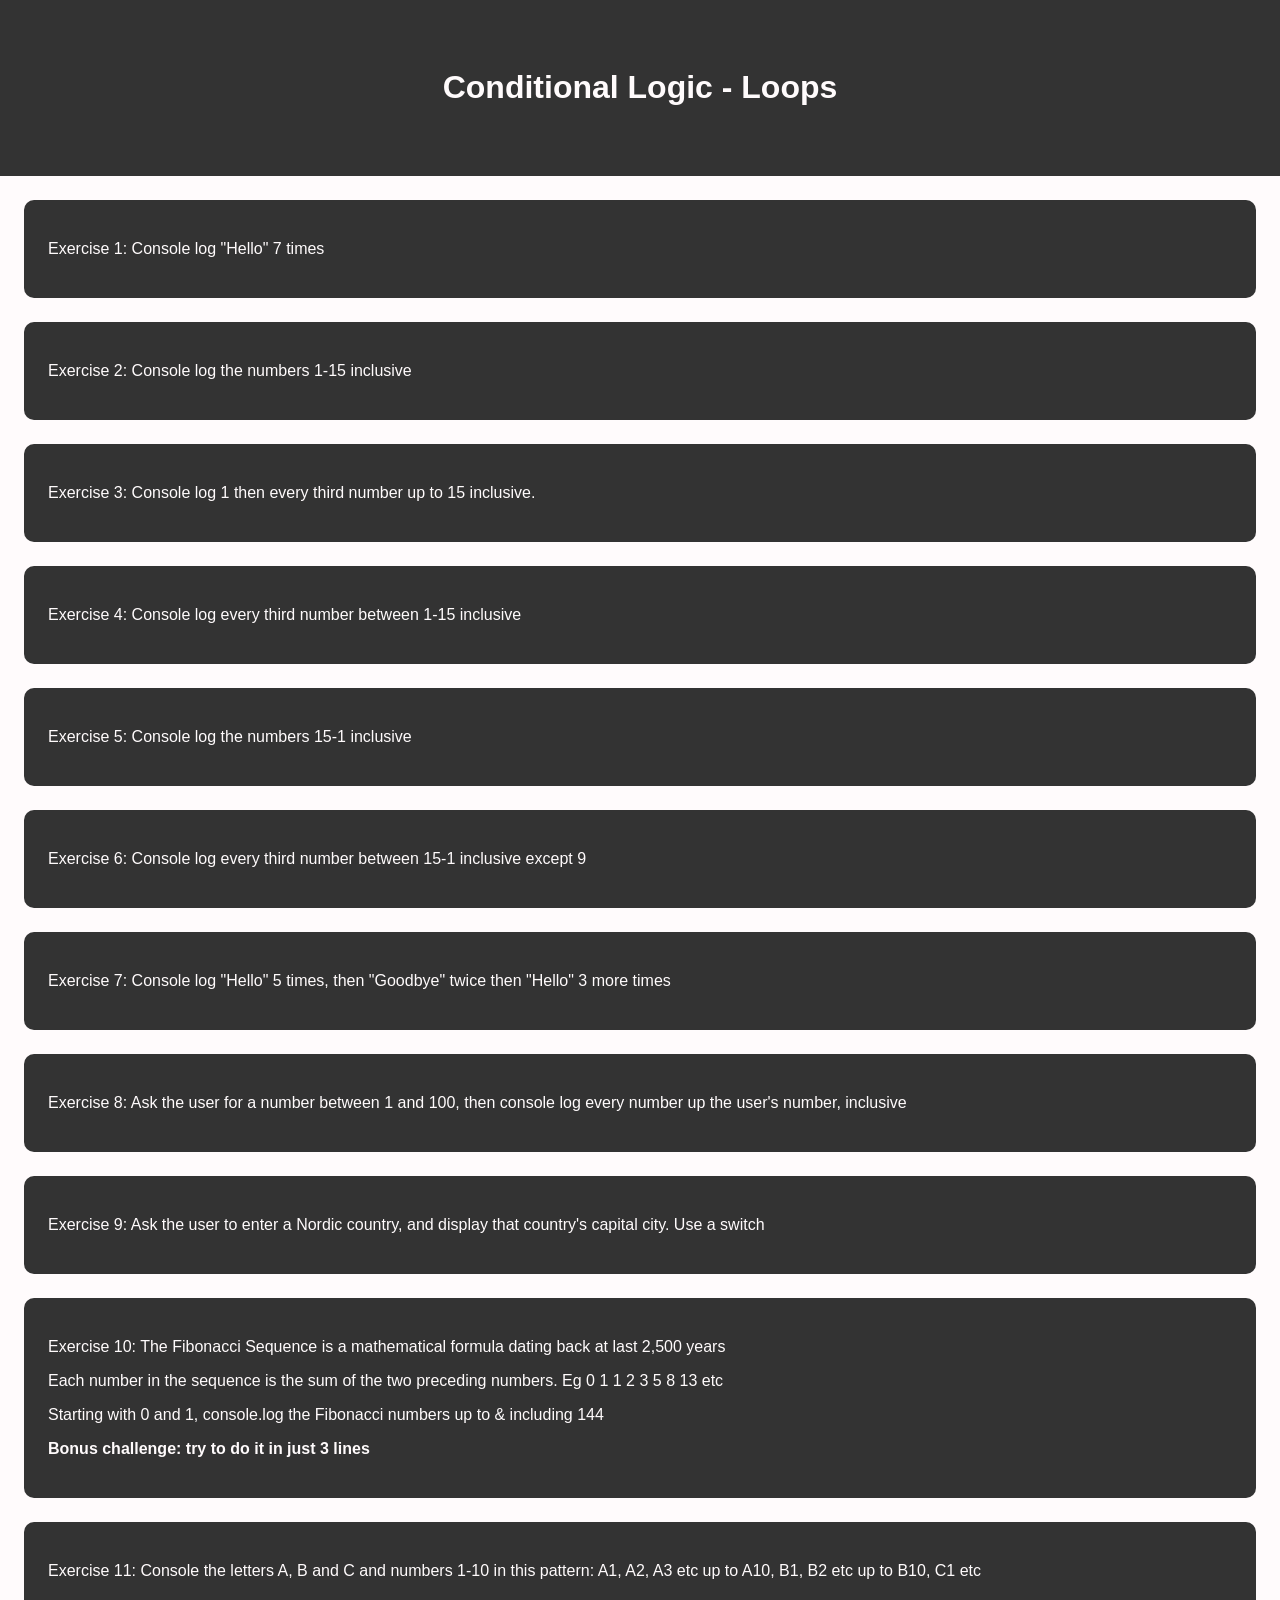
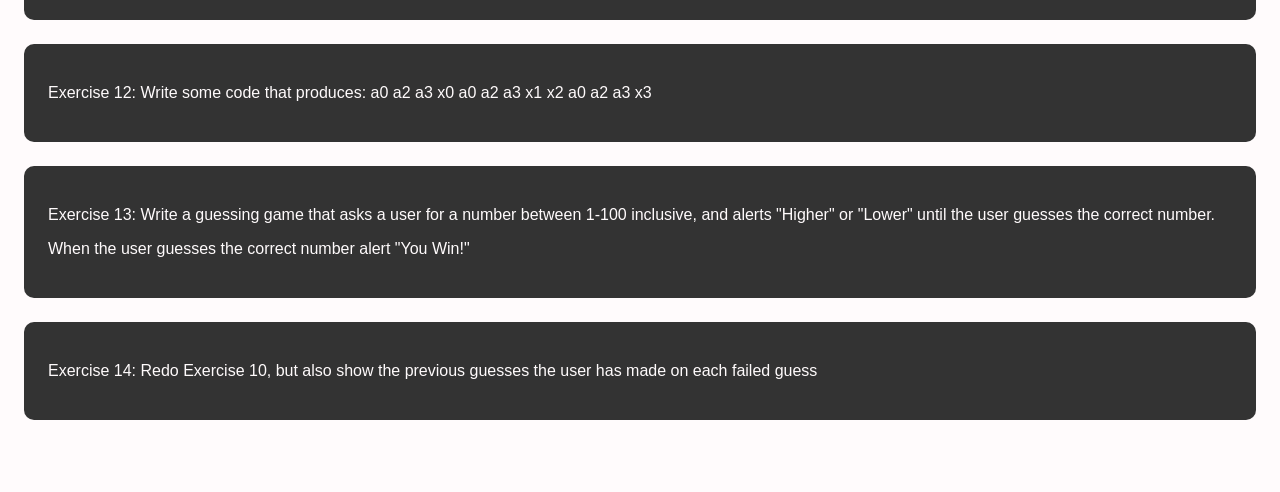
==== html/loops.html @ fc77502b "Initializing repo" ====
<html lang="en">

<head>
  <title>JS Loop Exercises</title>
  <meta name="viewport" content="width=device-width, initial-scale=1.0">
  <link rel="stylesheet" href="../styles/style.css">
  <script defer src="../js/loops.js"></script>
</head>

<body>
  <header>
    <h1>Conditional Logic - Loops</h1>
  </header>

  <div>
    <p>Exercise 1: Console log "Hello" 7 times</p>
  </div>

  <div>
    <p>Exercise 2: Console log the numbers 1-15 inclusive</p>
  </div>

  <div>
    <p>Exercise 3: Console log 1 then every third number up to 15 inclusive.</p>
  </div>

  <div>
    <p>Exercise 4: Console log every third number between 1-15 inclusive</p>
  </div>

  <div>
    <p>Exercise 5: Console log the numbers 15-1 inclusive</p>
  </div>

  <div>
    <p>Exercise 6: Console log every third number between 15-1 inclusive except 9</p>
  </div>

  <div>
    <p>Exercise 7: Console log "Hello" 5 times, then "Goodbye" twice then "Hello" 3 more times</p>
  </div>

  <div>
    <p>Exercise 8: Ask the user for a number between 1 and 100, then console log every number up the user's number,
      inclusive</p>
  </div>

  <div>
    <p>Exercise 9: Ask the user to enter a Nordic country, and display that country's capital city. Use a switch</p>
  </div>

  <div>
    <p>Exercise 10: The Fibonacci Sequence is a mathematical formula dating back at last 2,500 years</p>
    <p>Each number in the sequence is the sum of the two preceding numbers. Eg 0 1 1 2 3 5 8 13 etc</p>
    <p>Starting with 0 and 1, console.log the Fibonacci numbers up to & including 144</p>
    <p><b>Bonus challenge: try to do it in just 3 lines</b></p>
  </div>

  <div>
    <p>Exercise 11: Console the letters A, B and C and numbers 1-10 in this pattern: A1, A2, A3 etc up to A10, B1, B2 etc
      up to B10, C1 etc</p>
  </div>

  <div>
    <p>Exercise 12: Write some code that produces:
      a0
      a2
      a3
      x0
      a0
      a2
      a3
      x1
      x2
      a0
      a2
      a3
      x3
    </p>
  </div>

  <div>
    <p>Exercise 13: Write a guessing game that asks a user for a number between 1-100 inclusive, and alerts "Higher" or
      "Lower" until the user guesses the correct number.</p>
    <p>When the user guesses the correct number alert "You Win!"</p>
  </div>

  <div>
    <p>Exercise 14: Redo Exercise 10, but also show the previous guesses the user has made on each failed guess</p>
  </div>
</body>

</html>
---- styles/style.css ----
html {
  height: 100vh;
}

body {
  background-color: #FFFBFC;
  color: #FFFBFC;
  font-family: Arial, Helvetica, sans-serif;
  margin: 0;
  padding-bottom: 48px;;
}

header {
  background-color: #333333;
  padding: 48px;
  text-align: center;
}

div {
  background-color: #333333;
  border-radius: 10px;
  margin: 24px;
  padding: 24px;
}
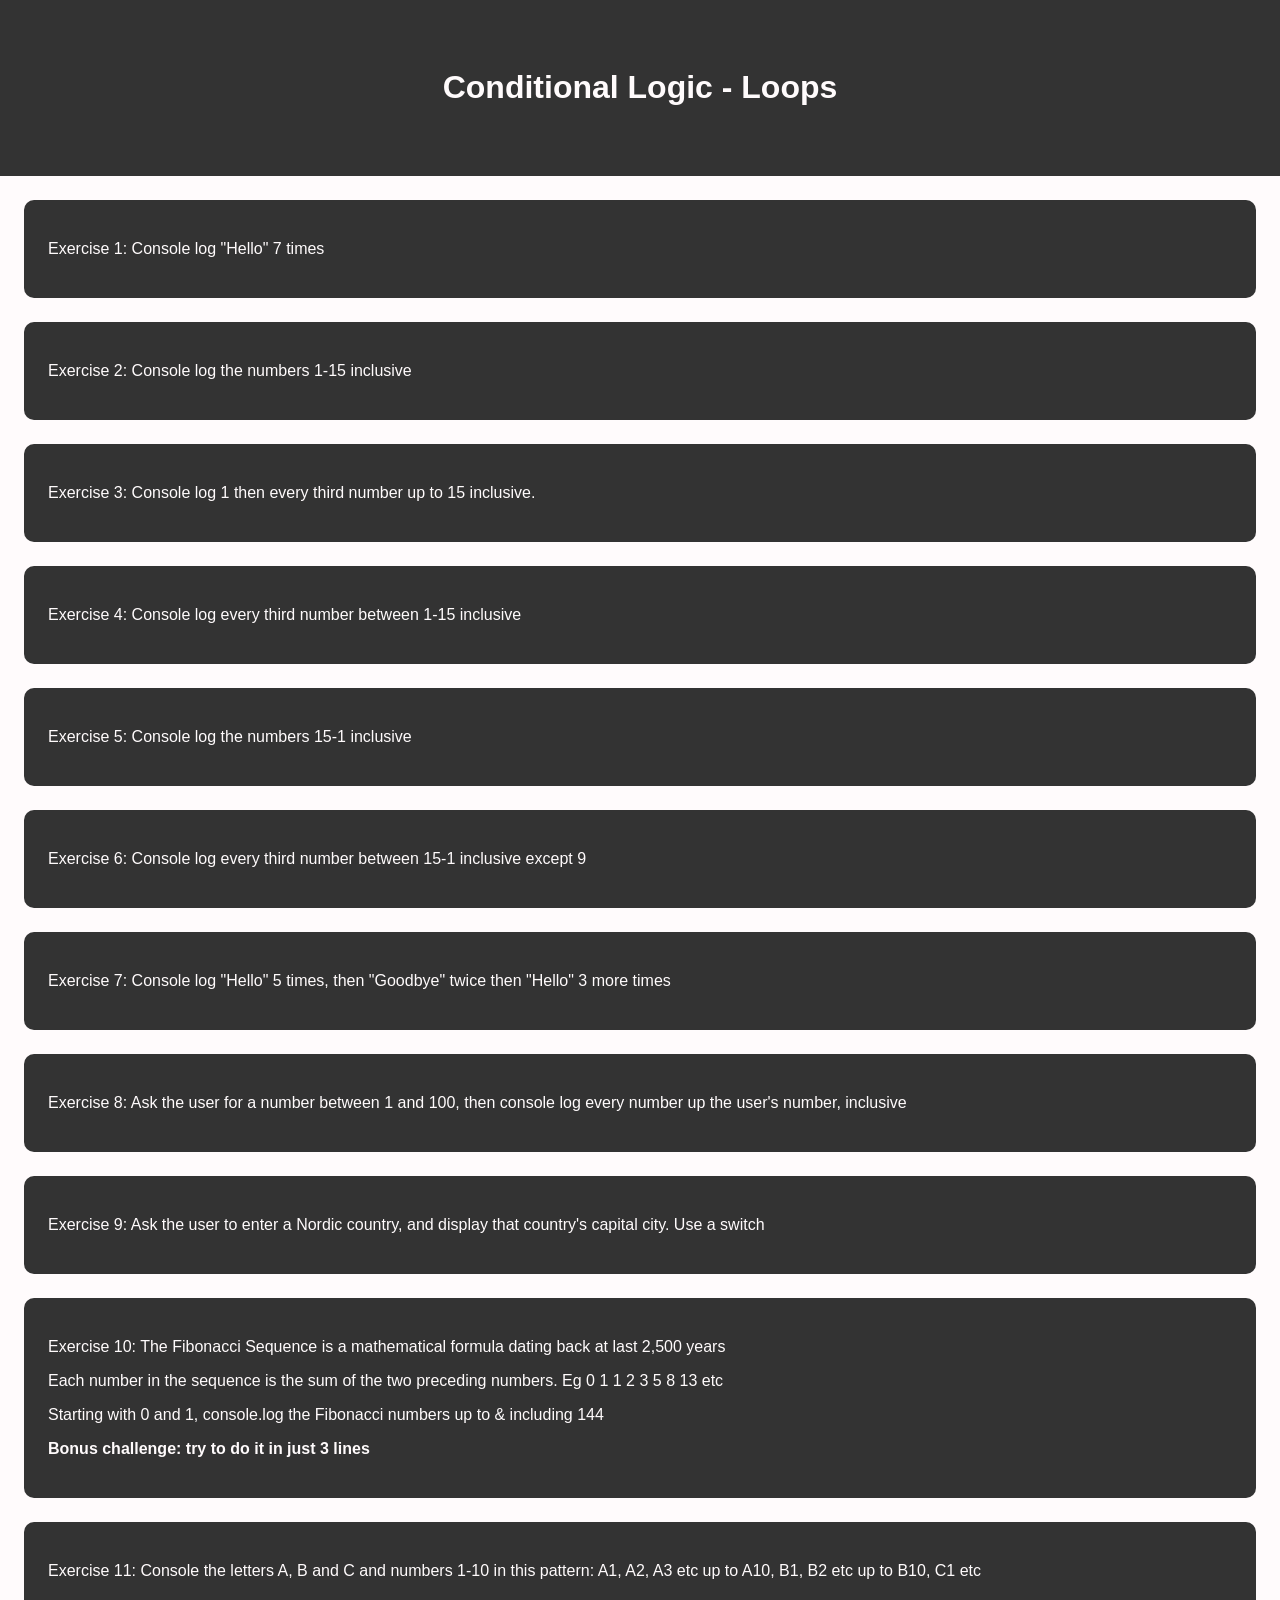
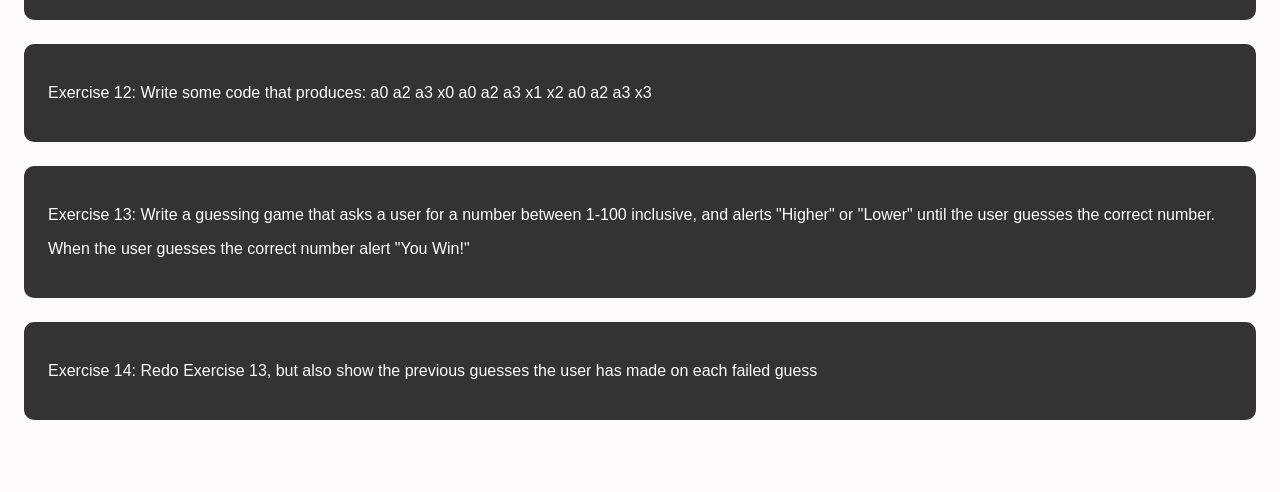
==== commit ed3ca1ed: "Typo" ====
--- a/html/loops.html
+++ b/html/loops.html
@@ -86,7 +86,7 @@
   </div>
 
   <div>
-    <p>Exercise 14: Redo Exercise 10, but also show the previous guesses the user has made on each failed guess</p>
+    <p>Exercise 14: Redo Exercise 13, but also show the previous guesses the user has made on each failed guess</p>
   </div>
 </body>
 
